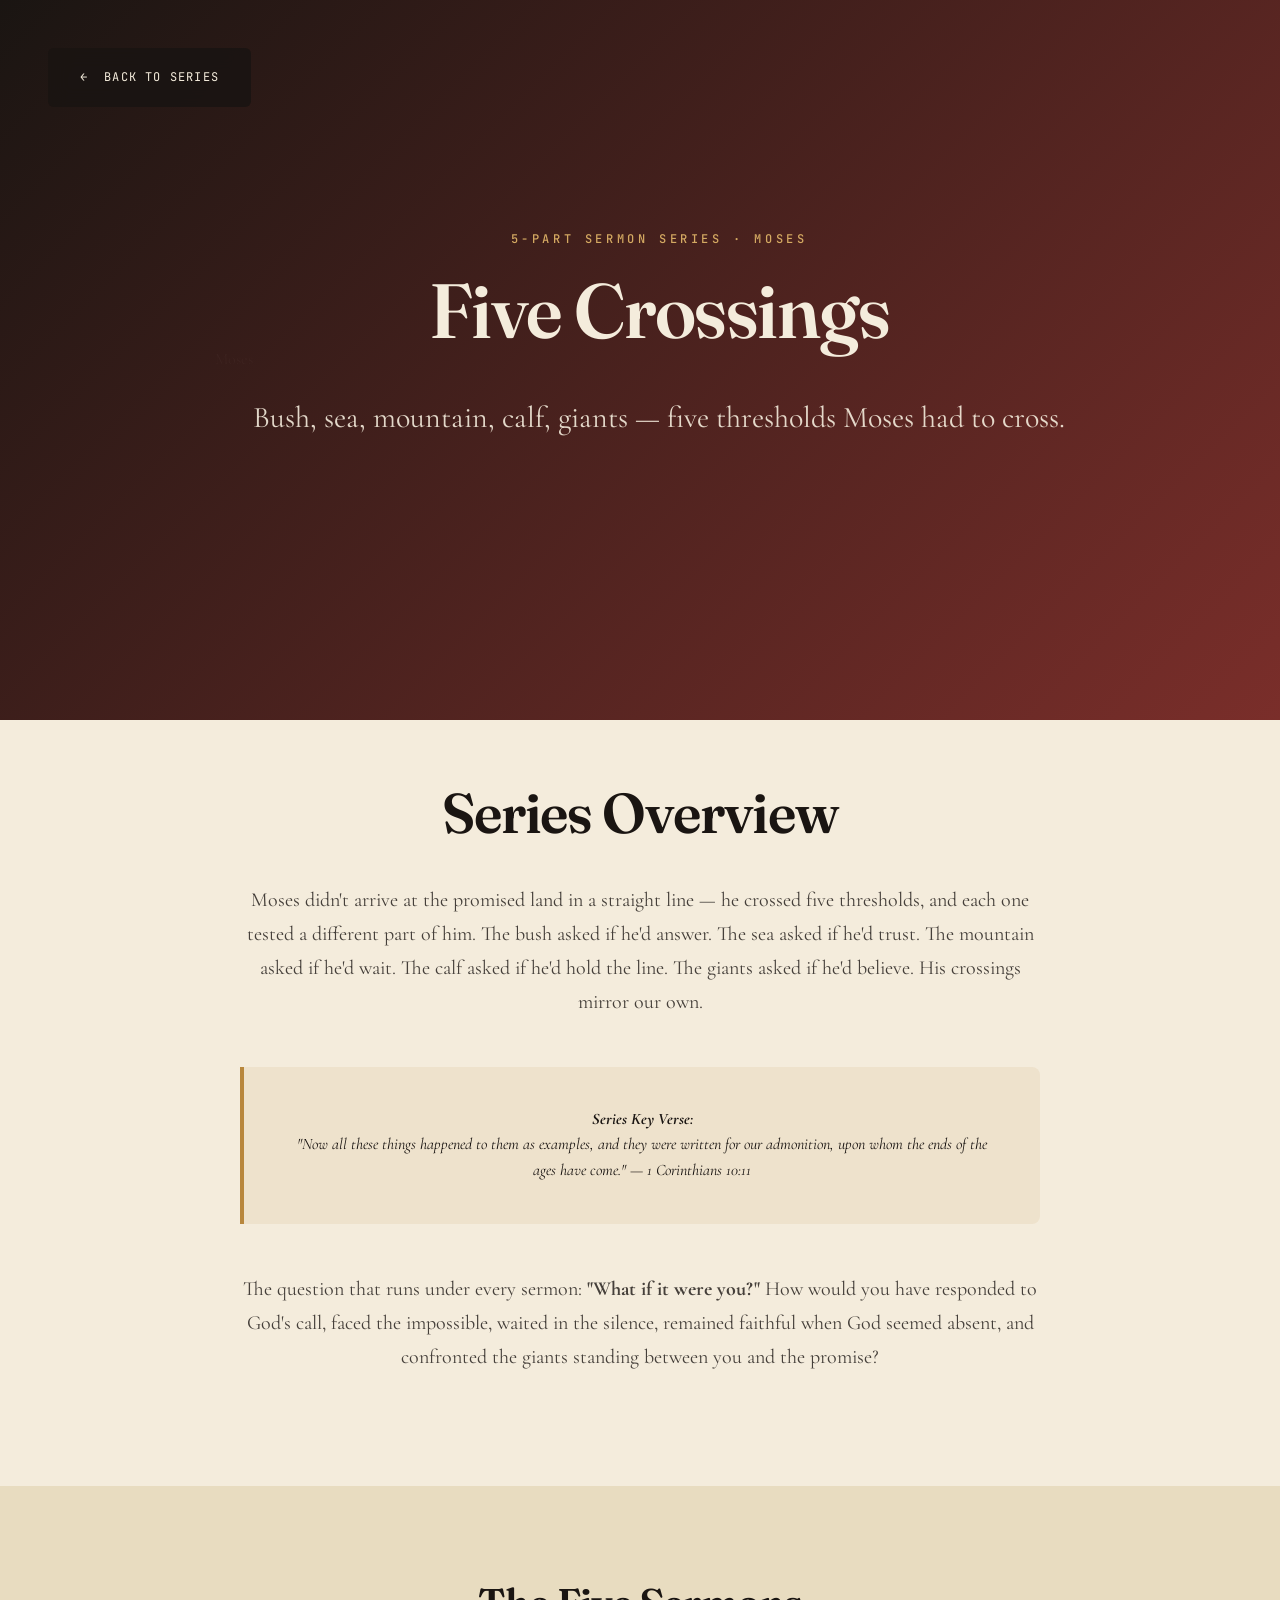
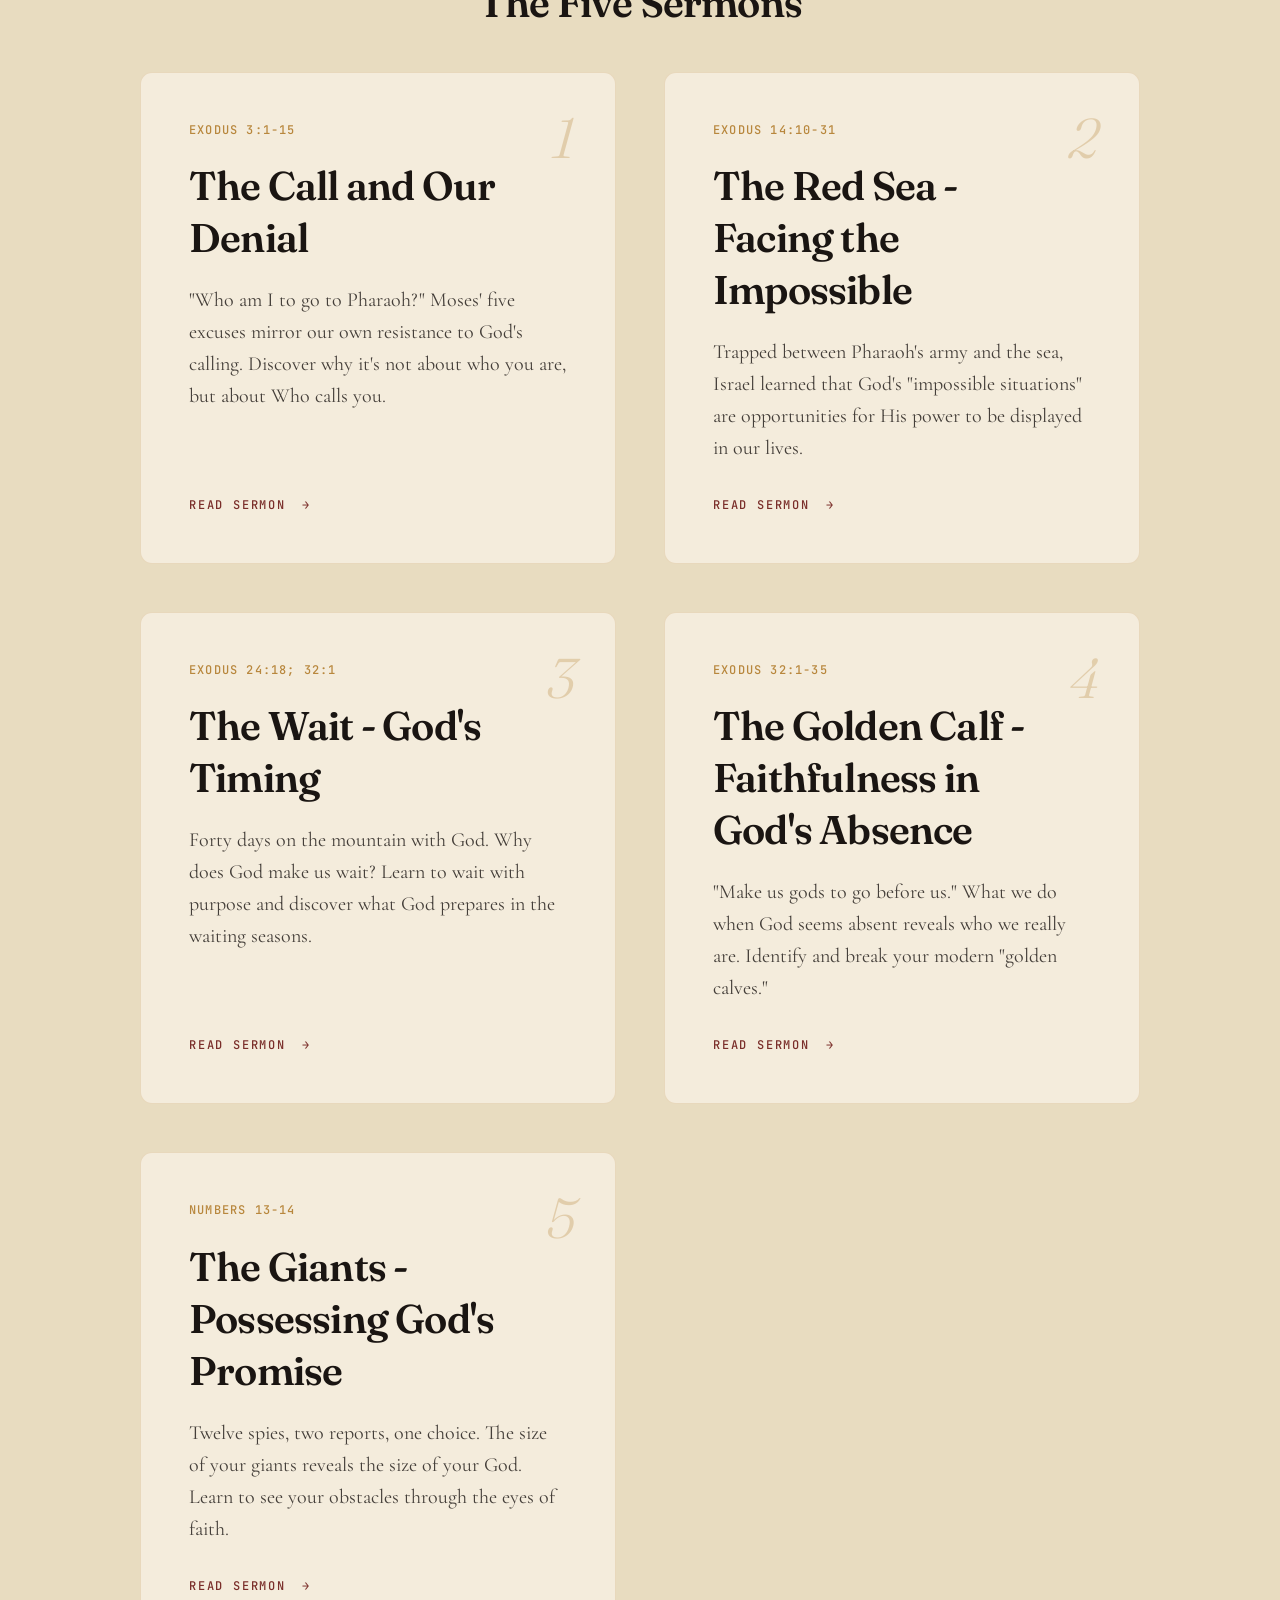
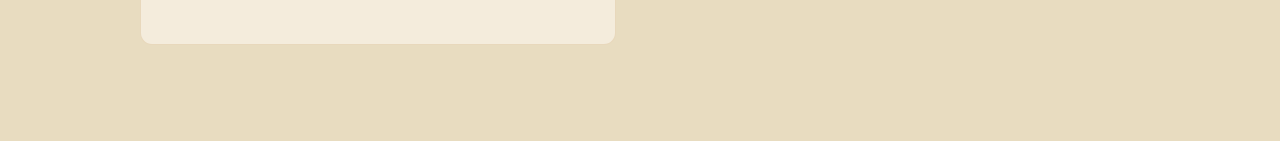
==== series/five-crossings.html @ 00cfbc64 "up" ====
<!DOCTYPE html>
<html lang="en">
<head>
<meta charset="UTF-8" />
<meta name="viewport" content="width=device-width, initial-scale=1.0" />
<title>Five Crossings — Moses Series</title>
<meta name="description" content="Five thresholds Moses had to cross — bush, sea, mountain, calf, giants — and the question each one still asks of us. A 5-part sermon series.">

<!-- Open Graph -->
<meta property="og:type" content="article">
<meta property="og:title" content="Five Crossings — Moses Series">
<meta property="og:description" content="Five thresholds Moses had to cross. A 5-part sermon series on Moses' decisive moments and what they ask of us.">

<!-- Base Styles -->
<link rel="stylesheet" href="../assets/css/base.css">

<!-- Series specific styles -->
<style>
  .series-hero {
    min-height: 80vh;
    background: linear-gradient(135deg, var(--ink) 0%, var(--crimson) 100%);
    color: var(--parchment);
    display: flex;
    align-items: center;
    justify-content: center;
    position: relative;
    overflow: hidden;
    padding: var(--space-xl) var(--space-md);
  }

  .series-hero-content {
    text-align: center;
    z-index: 1;
    max-width: 900px;
  }

  .series-meta {
    font-family: var(--mono);
    font-size: var(--text-xs);
    letter-spacing: 0.3em;
    text-transform: uppercase;
    color: var(--gold-light);
    margin-bottom: var(--space-sm);
    font-weight: 500;
  }

  .series-hero h1 {
    font-family: var(--display);
    font-size: var(--text-3xl);
    font-weight: 600;
    margin-bottom: var(--space-lg);
    line-height: 1.1;
  }

  .series-subtitle {
    font-size: var(--text-lg);
    color: var(--parchment);
    opacity: 0.9;
    margin-bottom: var(--space-xl);
    line-height: 1.6;
  }

  .series-overview {
    background: var(--parchment);
    padding: var(--space-2xl) var(--space-md);
  }

  .overview-content {
    max-width: 800px;
    margin: 0 auto;
    text-align: center;
  }

  .overview-title {
    font-family: var(--display);
    font-size: var(--text-2xl);
    color: var(--ink);
    margin-bottom: var(--space-lg);
    font-weight: 600;
  }

  .overview-text {
    font-size: var(--text-base);
    line-height: 1.7;
    color: var(--ink);
    opacity: 0.8;
    margin-bottom: var(--space-xl);
  }

  .key-verse {
    background: rgba(184, 135, 61, 0.1);
    border-left: 4px solid var(--gold);
    padding: var(--space-lg);
    border-radius: 0 8px 8px 0;
    font-style: italic;
    color: var(--ink);
    margin: var(--space-xl) 0;
  }

  .sermons-section {
    background: var(--parchment-deep);
    padding: var(--space-2xl) var(--space-md);
  }

  .sermons-title {
    font-family: var(--display);
    font-size: var(--text-2xl);
    color: var(--ink);
    text-align: center;
    margin-bottom: var(--space-xl);
    font-weight: 600;
  }

  .sermons-grid {
    display: grid;
    grid-template-columns: 1fr;
    gap: var(--space-lg);
    max-width: 1000px;
    margin: 0 auto;
  }

  .sermon-card {
    background: var(--parchment);
    border: 1px solid rgba(184, 135, 61, 0.2);
    border-radius: 12px;
    padding: var(--space-lg);
    transition: all var(--duration-fast);
    text-decoration: none;
    color: inherit;
    position: relative;
    overflow: hidden;
    display: flex;
    flex-direction: column;
  }

  .sermon-card:hover {
    transform: translateY(-2px);
    box-shadow: 0 8px 32px rgba(26, 21, 18, 0.15);
    border-color: var(--gold);
  }

  .sermon-number {
    font-family: var(--display);
    font-size: var(--text-3xl);
    font-weight: 300;
    color: var(--gold);
    opacity: 0.3;
    position: absolute;
    top: var(--space-sm);
    right: var(--space-lg);
    font-style: italic;
  }

  .sermon-card h3 {
    font-family: var(--display);
    font-size: var(--text-xl);
    color: var(--ink);
    margin-bottom: var(--space-sm);
    font-weight: 600;
    line-height: 1.3;
    padding-right: var(--space-2xl);
  }

  .sermon-passage {
    font-family: var(--mono);
    font-size: var(--text-xs);
    color: var(--gold);
    text-transform: uppercase;
    letter-spacing: 0.1em;
    margin-bottom: var(--space-sm);
    font-weight: 500;
  }

  .sermon-description {
    font-size: var(--text-sm);
    color: var(--ink);
    opacity: 0.8;
    line-height: 1.6;
    margin-bottom: var(--space-md);
    flex-grow: 1;
  }

  .sermon-cta {
    font-family: var(--mono);
    font-size: var(--text-xs);
    color: var(--crimson);
    text-transform: uppercase;
    letter-spacing: 0.15em;
    font-weight: 500;
    display: flex;
    align-items: center;
    gap: var(--space-xs);
  }

  .sermon-cta::after {
    content: '→';
    transition: transform var(--duration-fast);
  }

  .sermon-card:hover .sermon-cta::after {
    transform: translateX(4px);
  }

  .back-nav {
    position: fixed;
    top: 2rem;
    left: 2rem;
    z-index: 1000;
  }

  .back-button {
    background: rgba(26, 21, 18, 0.9);
    color: var(--parchment);
    border: none;
    padding: var(--space-sm) var(--space-md);
    border-radius: 6px;
    font-family: var(--mono);
    font-size: var(--text-xs);
    text-transform: uppercase;
    letter-spacing: 0.1em;
    text-decoration: none;
    display: flex;
    align-items: center;
    gap: var(--space-xs);
    transition: all var(--duration-fast);
    backdrop-filter: blur(10px);
  }

  .back-button:hover {
    background: var(--gold);
    color: var(--ink);
    transform: translateX(-2px);
  }

  .back-button::before {
    content: '←';
  }

  /* Tablet styles */
  @media (min-width: 768px) {
    .series-hero h1 {
      font-size: var(--text-4xl);
    }

    .series-subtitle {
      font-size: var(--text-xl);
    }

    .overview-title {
      font-size: var(--text-3xl);
    }

    .sermons-grid {
      grid-template-columns: repeat(auto-fit, minmax(450px, 1fr));
      gap: var(--space-xl);
    }

    .sermon-card {
      padding: var(--space-xl);
    }

    .sermon-card h3 {
      font-size: var(--text-2xl);
    }

    .sermon-description {
      font-size: var(--text-base);
    }
  }

  /* Desktop styles */
  @media (min-width: 1200px) {
    .series-hero h1 {
      font-size: clamp(3rem, 6vw, 5rem);
    }

    .sermons-section {
      padding: var(--space-3xl) var(--space-xl);
    }

    .back-nav {
      top: 3rem;
      left: 3rem;
    }
  }
</style>
</head>
<body>
  <!-- Back Navigation -->
  <nav class="back-nav">
    <a href="../index.html" class="back-button">Back to Series</a>
  </nav>

  <!-- Series Hero -->
  <section class="series-hero">
    <div class="bg-word" style="color: rgba(244, 236, 220, 0.03);">Moses</div>
    
    <div class="series-hero-content">
      <div class="series-meta">5-Part Sermon Series · Moses</div>
      <h1>Five Crossings</h1>
      <p class="series-subtitle">
        Bush, sea, mountain, calf, giants — five thresholds Moses had to cross.
      </p>
    </div>
  </section>

  <!-- Series Overview -->
  <section class="series-overview">
    <div class="overview-content">
      <h2 class="overview-title">Series Overview</h2>
      <p class="overview-text">
        Moses didn't arrive at the promised land in a straight line — he crossed five thresholds, and each one tested
        a different part of him. The bush asked if he'd answer. The sea asked if he'd trust. The mountain asked if he'd wait.
        The calf asked if he'd hold the line. The giants asked if he'd believe. His crossings mirror our own.
      </p>

      <div class="key-verse">
        <p><strong>Series Key Verse:</strong></p>
        <p>"Now all these things happened to them as examples, and they were written for our admonition,
        upon whom the ends of the ages have come." — 1 Corinthians 10:11</p>
      </div>

      <p class="overview-text">
        The question that runs under every sermon: <strong>"What if it were you?"</strong> How would you have
        responded to God's call, faced the impossible, waited in the silence, remained faithful when God seemed absent,
        and confronted the giants standing between you and the promise?
      </p>
    </div>
  </section>

  <!-- Sermons Section -->
  <section class="sermons-section">
    <h2 class="sermons-title">The Five Sermons</h2>
    
    <div class="sermons-grid">
      <!-- Sermon 1 -->
      <a href="../sermons/moses-1-the-call.html" class="sermon-card">
        <div class="sermon-number">1</div>
        <div class="sermon-passage">Exodus 3:1-15</div>
        <h3>The Call and Our Denial</h3>
        <p class="sermon-description">
          "Who am I to go to Pharaoh?" Moses' five excuses mirror our own resistance to God's calling. 
          Discover why it's not about who you are, but about Who calls you.
        </p>
        <div class="sermon-cta">Read Sermon</div>
      </a>

      <!-- Sermon 2 -->
      <a href="../sermons/moses-2-red-sea.html" class="sermon-card">
        <div class="sermon-number">2</div>
        <div class="sermon-passage">Exodus 14:10-31</div>
        <h3>The Red Sea - Facing the Impossible</h3>
        <p class="sermon-description">
          Trapped between Pharaoh's army and the sea, Israel learned that God's "impossible situations" 
          are opportunities for His power to be displayed in our lives.
        </p>
        <div class="sermon-cta">Read Sermon</div>
      </a>

      <!-- Sermon 3 -->
      <a href="../sermons/moses-3-the-wait.html" class="sermon-card">
        <div class="sermon-number">3</div>
        <div class="sermon-passage">Exodus 24:18; 32:1</div>
        <h3>The Wait - God's Timing</h3>
        <p class="sermon-description">
          Forty days on the mountain with God. Why does God make us wait? Learn to wait with purpose 
          and discover what God prepares in the waiting seasons.
        </p>
        <div class="sermon-cta">Read Sermon</div>
      </a>

      <!-- Sermon 4 -->
      <a href="../sermons/moses-4-golden-calf.html" class="sermon-card">
        <div class="sermon-number">4</div>
        <div class="sermon-passage">Exodus 32:1-35</div>
        <h3>The Golden Calf - Faithfulness in God's Absence</h3>
        <p class="sermon-description">
          "Make us gods to go before us." What we do when God seems absent reveals who we really are. 
          Identify and break your modern "golden calves."
        </p>
        <div class="sermon-cta">Read Sermon</div>
      </a>

      <!-- Sermon 5 -->
      <a href="../sermons/moses-5-giants.html" class="sermon-card">
        <div class="sermon-number">5</div>
        <div class="sermon-passage">Numbers 13-14</div>
        <h3>The Giants - Possessing God's Promise</h3>
        <p class="sermon-description">
          Twelve spies, two reports, one choice. The size of your giants reveals the size of your God. 
          Learn to see your obstacles through the eyes of faith.
        </p>
        <div class="sermon-cta">Read Sermon</div>
      </a>
    </div>
  </section>

  <script>
    // Staggered animation for sermon cards
    document.addEventListener('DOMContentLoaded', function() {
      const cards = document.querySelectorAll('.sermon-card');
      
      const observer = new IntersectionObserver((entries) => {
        entries.forEach((entry, index) => {
          if (entry.isIntersecting) {
            setTimeout(() => {
              entry.target.style.opacity = '1';
              entry.target.style.transform = 'translateY(0)';
            }, index * 150);
          }
        });
      });

      cards.forEach(card => {
        card.style.opacity = '0';
        card.style.transform = 'translateY(20px)';
        card.style.transition = 'all 0.6s ease';
        observer.observe(card);
      });
    });
  </script>
</body>
</html>
---- assets/css/base.css ----
/* ===================================================================== */
/* ESTUDOS BÍBLICOS - DESIGN SYSTEM                                     */
/* Base stylesheet for biblical studies presentations                    */
/* ===================================================================== */

@import url('https://fonts.googleapis.com/css2?family=Cormorant+Garamond:ital,wght@0,300;0,400;0,500;0,600;0,700;1,400;1,500&family=Fraunces:ital,opsz,wght@0,9..144,300;0,9..144,400;0,9..144,600;0,9..144,800;1,9..144,400&family=JetBrains+Mono:wght@400;500&display=swap');

/* ===== CSS Variables (Design Tokens) ===== */
:root {
  /* Colors */
  --ink: #1a1512;
  --parchment: #f4ecdc;
  --parchment-deep: #e8dcc0;
  --gold: #b8873d;
  --gold-light: #d4a962;
  --crimson: #7a2e2a;
  --sea: #2d4a5c;
  --shadow: rgba(26, 21, 18, 0.15);
  
  /* Typography */
  --display: 'Fraunces', serif;
  --body: 'Cormorant Garamond', serif;
  --mono: 'JetBrains Mono', monospace;
  
  /* Mobile Spacing - Compact */
  --space-xs: 0.5rem;
  --space-sm: 0.75rem;
  --space-md: 1rem;
  --space-lg: 1.25rem;
  --space-xl: 1.5rem;
  --space-2xl: 2rem;
  --space-3xl: 2.5rem;

  /* Typography Sizes */
  --text-xs: 0.75rem;
  --text-sm: 0.875rem;
  --text-base: 1rem;
  --text-lg: 1.125rem;
  --text-xl: 1.25rem;
  --text-2xl: 1.5rem;
  --text-3xl: 1.875rem;
  --text-4xl: 2.25rem;

  /* Animations */
  --ease-out: cubic-bezier(.2,.7,.2,1);
  --duration-fast: 0.2s;
  --duration-normal: 0.7s;
  --duration-slow: 1.4s;
}

/* ===== Reset & Base ===== */
* { margin: 0; padding: 0; box-sizing: border-box; }

html, body {
  height: 100%;
  font-family: var(--body);
  color: var(--ink);
  -webkit-font-smoothing: antialiased;
  line-height: 1.6;
}

/* ===== Typography ===== */
.eyebrow {
  font-family: var(--mono);
  font-size: 0.75rem;
  letter-spacing: 0.25em;
  text-transform: uppercase;
  color: var(--gold);
  margin-bottom: var(--space-md);
  display: flex;
  align-items: center;
  gap: var(--space-sm);
}
.eyebrow::after {
  content: '';
  flex: 1;
  height: 1px;
  background: currentColor;
  opacity: 0.4;
  max-width: 120px;
}

h1, h2, h3, h4, h5, h6 { 
  font-family: var(--display); 
  font-weight: 400; 
  line-height: 1.05; 
  letter-spacing: -0.02em; 
}

h1 { font-size: var(--text-4xl); }
h2 { font-size: var(--text-3xl); }
h3 { font-size: var(--text-2xl); font-weight: 500; }
h4 { font-size: var(--text-xl); font-weight: 500; }
h5 { font-size: var(--text-lg); font-weight: 600; }
h6 { font-size: var(--text-base); font-weight: 600; }

.lede {
  font-size: var(--text-lg);
  line-height: 1.5;
  max-width: 50ch;
  color: #3a332c;
}

.body-text {
  font-size: var(--text-base);
  line-height: 1.6;
  color: #3a332c;
}

em.accent { 
  font-style: italic; 
  color: var(--crimson); 
  font-family: var(--display); 
}

/* ===== Textura de papel ===== */
.grain {
  position: fixed; 
  inset: 0; 
  pointer-events: none; 
  z-index: 999;
  opacity: 0.15; 
  mix-blend-mode: multiply;
  background-image: url("data:image/svg+xml,%3Csvg viewBox='0 0 200 200' xmlns='http://www.w3.org/2000/svg'%3E%3Cfilter id='n'%3E%3CfeTurbulence type='fractalNoise' baseFrequency='0.9' numOctaves='3'/%3E%3C/filter%3E%3Crect width='100%25' height='100%25' filter='url(%23n)' opacity='0.6'/%3E%3C/svg%3E");
}

/* ===== Layout Components ===== */
.container {
  width: 100%;
  max-width: 1100px;
  margin: 0 auto;
  padding: 0 var(--space-lg);
}

.section-padding {
  padding: var(--space-2xl) 0;
}

.corner-mark {
  position: absolute;
  font-family: var(--mono);
  font-size: 0.7rem;
  letter-spacing: 0.2em;
  color: var(--ink);
  opacity: 0.4;
  text-transform: uppercase;
}
.corner-mark.tl { top: var(--space-lg); left: var(--space-lg); }
.corner-mark.br { bottom: var(--space-lg); right: var(--space-lg); }

/* ===== Slide System (para apresentações) ===== */
.deck {
  position: relative;
  width: 100vw;
  height: 100vh;
  overflow: hidden;
}

.slide {
  position: absolute;
  inset: 0;
  display: flex;
  align-items: center;
  justify-content: center;
  padding: var(--space-lg) var(--space-md);
  font-size: var(--text-sm);
  opacity: 0;
  visibility: hidden;
  transform: translateY(20px);
  transition: opacity var(--duration-normal) var(--ease-out), 
              transform var(--duration-normal) var(--ease-out), 
              visibility 0s linear var(--duration-normal);
  background: var(--parchment);
  overflow-y: auto;
}

.slide.active {
  opacity: 1;
  visibility: visible;
  transform: translateY(0);
  transition: opacity var(--duration-normal) var(--ease-out), 
              transform var(--duration-normal) var(--ease-out), 
              visibility 0s linear 0s;
  z-index: 2;
}

.slide-inner {
  width: 100%;
  max-width: 1100px;
  position: relative;
}

/* ===== Theme Variants ===== */
.theme-dark {
  background: var(--ink);
  color: var(--parchment);
}

.theme-dark .corner-mark { color: var(--parchment); }

.theme-opener {
  background: linear-gradient(135deg, var(--parchment) 0%, var(--parchment-deep) 100%);
}

.theme-deep {
  background: var(--parchment-deep);
}

/* ===== Navigation ===== */
.nav {
  position: fixed;
  bottom: var(--space-md);
  left: 50%;
  transform: translateX(-50%);
  z-index: 1000;
  display: none;
  align-items: center;
  gap: var(--space-sm);
  padding: var(--space-xs) var(--space-sm);
  background: rgba(26, 21, 18, 0.85);
  backdrop-filter: blur(10px);
  border-radius: 100px;
  border: 1px solid rgba(212, 169, 98, 0.2);
}

.nav button {
  background: none;
  border: none;
  color: var(--parchment);
  font-family: var(--mono);
  font-size: var(--text-xs);
  cursor: pointer;
  padding: 0.75rem 1rem;
  min-height: 44px;
  min-width: 44px;
  letter-spacing: 0.1em;
  transition: color var(--duration-fast);
  text-transform: uppercase;
}

.nav button:hover { 
  color: var(--gold-light); 
}

.nav .counter {
  font-family: var(--mono);
  font-size: 0.75rem;
  color: var(--gold-light);
  letter-spacing: 0.15em;
  min-width: 60px;
  text-align: center;
}

/* ===== Progress Dots ===== */
.progress-dots {
  position: fixed;
  top: auto;
  bottom: 5rem;
  left: 50%;
  right: auto;
  transform: translateX(-50%);
  z-index: 1000;
  display: flex;
  gap: 6px;
  padding: 0.5rem 0.8rem;
  background: rgba(26, 21, 18, 0.6);
  backdrop-filter: blur(6px);
  border-radius: 100px;
}

.progress-dots .dot {
  width: 6px; 
  height: 6px; 
  border-radius: 50%;
  background: rgba(244, 236, 220, 0.3);
  transition: background var(--duration-fast), transform var(--duration-fast);
  cursor: pointer;
}

.progress-dots .dot.active { 
  background: var(--gold-light); 
  transform: scale(1.5); 
}

/* ===== Animations ===== */
.slide.active .anim-1 { animation: rise var(--duration-normal) var(--ease-out) 0.1s both; }
.slide.active .anim-2 { animation: rise var(--duration-normal) var(--ease-out) 0.25s both; }
.slide.active .anim-3 { animation: rise var(--duration-normal) var(--ease-out) 0.4s both; }
.slide.active .anim-4 { animation: rise var(--duration-normal) var(--ease-out) 0.55s both; }
.slide.active .anim-5 { animation: rise var(--duration-normal) var(--ease-out) 0.7s both; }
.slide.active .anim-6 { animation: rise var(--duration-normal) var(--ease-out) 0.85s both; }

@keyframes rise {
  from { opacity: 0; transform: translateY(30px); }
  to { opacity: 1; transform: translateY(0); }
}

.slide.active .fade-in { animation: fade var(--duration-slow) ease-out 0.3s both; }
@keyframes fade { 
  from { opacity: 0; } 
  to { opacity: 1; } 
}

/* ===== Mobile-First Responsive ===== */

/* Mobile base styles já definidos acima */

/* Tablet: 768px+ */
@media (min-width: 768px) {
  :root {
    --space-xs: 0.75rem;
    --space-sm: 1rem;
    --space-md: 1.5rem;
    --space-lg: 2rem;
    --space-xl: 2.5rem;
    --space-2xl: 3rem;
    --space-3xl: 4rem;

    --text-base: 1.125rem;
    --text-lg: 1.25rem;
    --text-xl: 1.5rem;
    --text-2xl: 2rem;
    --text-3xl: 2.5rem;
    --text-4xl: 3.5rem;
  }

  .slide {
    padding: var(--space-xl) var(--space-lg);
    font-size: var(--text-base);
  }

  .slide h1 { font-size: var(--text-3xl); }
  .slide h2 { font-size: var(--text-2xl); }

  .studies-grid {
    grid-template-columns: repeat(auto-fit, minmax(350px, 1fr));
    gap: var(--space-xl);
    padding: var(--space-2xl) var(--space-lg);
  }

  .progress-dots {
    top: var(--space-md);
    bottom: auto;
    left: auto;
    right: var(--space-md);
    transform: none;
  }

  .nav {
    display: flex;
  }
}

/* Desktop: 1200px+ */
@media (min-width: 1200px) {
  :root {
    --space-xs: 1rem;
    --space-sm: 1.25rem;
    --space-md: 2rem;
    --space-lg: 2.5rem;
    --space-xl: 3rem;
    --space-2xl: 4rem;
    --space-3xl: 6rem;

    --text-base: 1.25rem;
    --text-lg: 1.5rem;
    --text-xl: 1.875rem;
    --text-2xl: 2.5rem;
    --text-3xl: 3.5rem;
    --text-4xl: 5rem;
  }

  .slide {
    padding: var(--space-2xl) var(--space-xl);
    font-size: var(--text-lg);
  }

  .slide h1 { font-size: var(--text-4xl); }
  .slide h2 { font-size: var(--text-3xl); }

  .studies-grid {
    grid-template-columns: repeat(auto-fit, minmax(400px, 1fr));
    gap: var(--space-2xl);
    padding: var(--space-3xl) var(--space-xl);
  }
}

/* ===== Menu Principal ===== */
.menu-hero {
  min-height: 100vh;
  background: var(--ink);
  color: var(--parchment);
  display: flex;
  align-items: center;
  justify-content: center;
  position: relative;
  overflow: hidden;
}

.menu-hero .bg-word {
  position: absolute;
  font-family: var(--display);
  font-style: italic;
  font-weight: 300;
  font-size: clamp(6rem, 30vw, 35rem);
  color: var(--parchment);
  opacity: 0.04;
  top: 50%;
  left: 50%;
  transform: translate(-50%, -50%);
  pointer-events: none;
  line-height: 0.8;
  letter-spacing: -0.05em;
  user-select: none;
  max-width: 100vw;
  overflow: hidden;
  white-space: nowrap;
}

.studies-grid {
  display: grid;
  grid-template-columns: repeat(auto-fit, minmax(350px, 1fr));
  gap: var(--space-xl);
  padding: var(--space-2xl) 0;
}

.study-card {
  background: var(--parchment);
  border: 1px solid var(--parchment-deep);
  border-radius: 8px;
  padding: var(--space-xl);
  transition: transform var(--duration-fast), box-shadow var(--duration-fast);
  text-decoration: none;
  color: inherit;
  position: relative;
  overflow: hidden;
}

.study-card:hover {
  transform: translateY(-4px);
  box-shadow: 0 10px 40px var(--shadow);
}

.study-card::before {
  content: '';
  position: absolute;
  top: 0;
  left: 0;
  right: 0;
  height: 3px;
  background: linear-gradient(90deg, var(--gold), var(--gold-light));
}

.study-meta {
  font-family: var(--mono);
  font-size: 0.75rem;
  letter-spacing: 0.2em;
  text-transform: uppercase;
  color: var(--gold);
  margin-bottom: var(--space-sm);
}

.study-card h3 {
  font-size: 1.8rem;
  margin-bottom: var(--space-sm);
  font-weight: 600;
}

.study-description {
  color: #3a332c;
  margin-bottom: var(--space-md);
  line-height: 1.6;
}

.study-cta {
  font-family: var(--mono);
  font-size: 0.8rem;
  letter-spacing: 0.15em;
  text-transform: uppercase;
  color: var(--crimson);
  font-weight: 500;
}
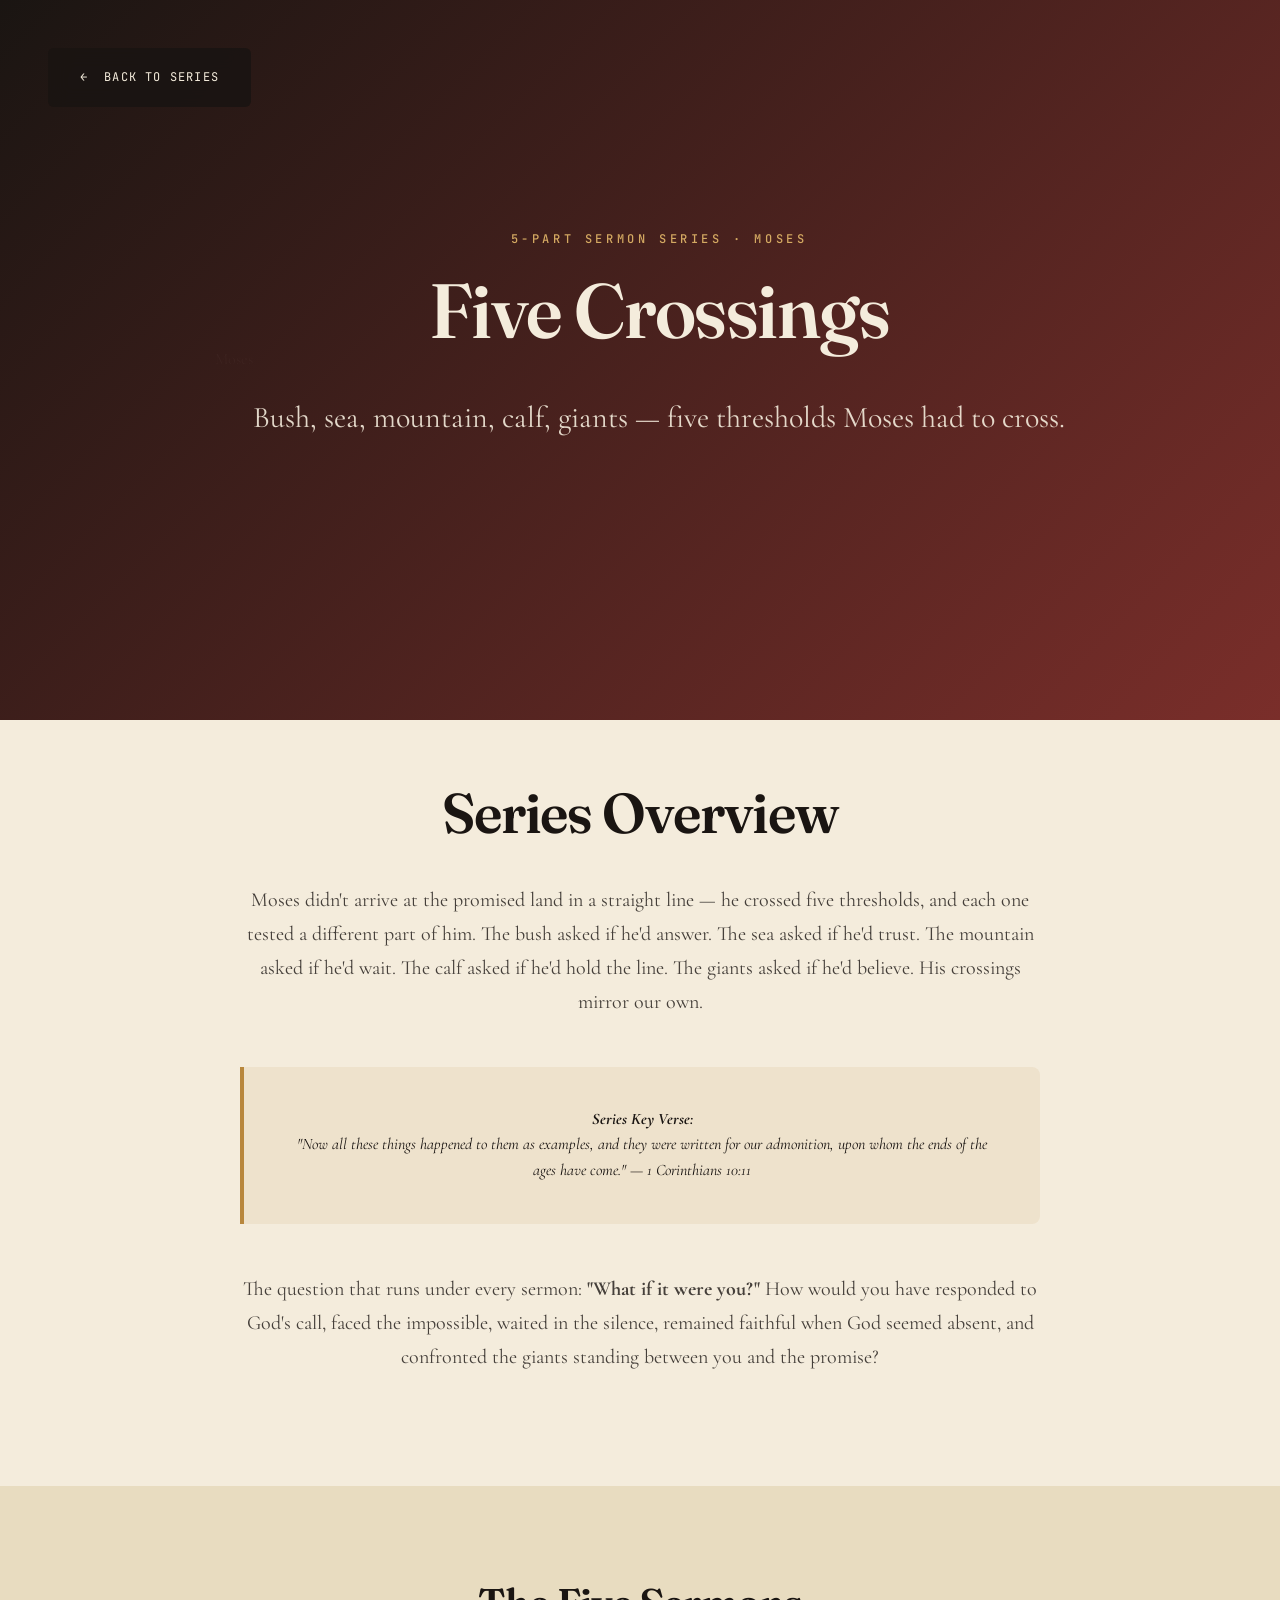
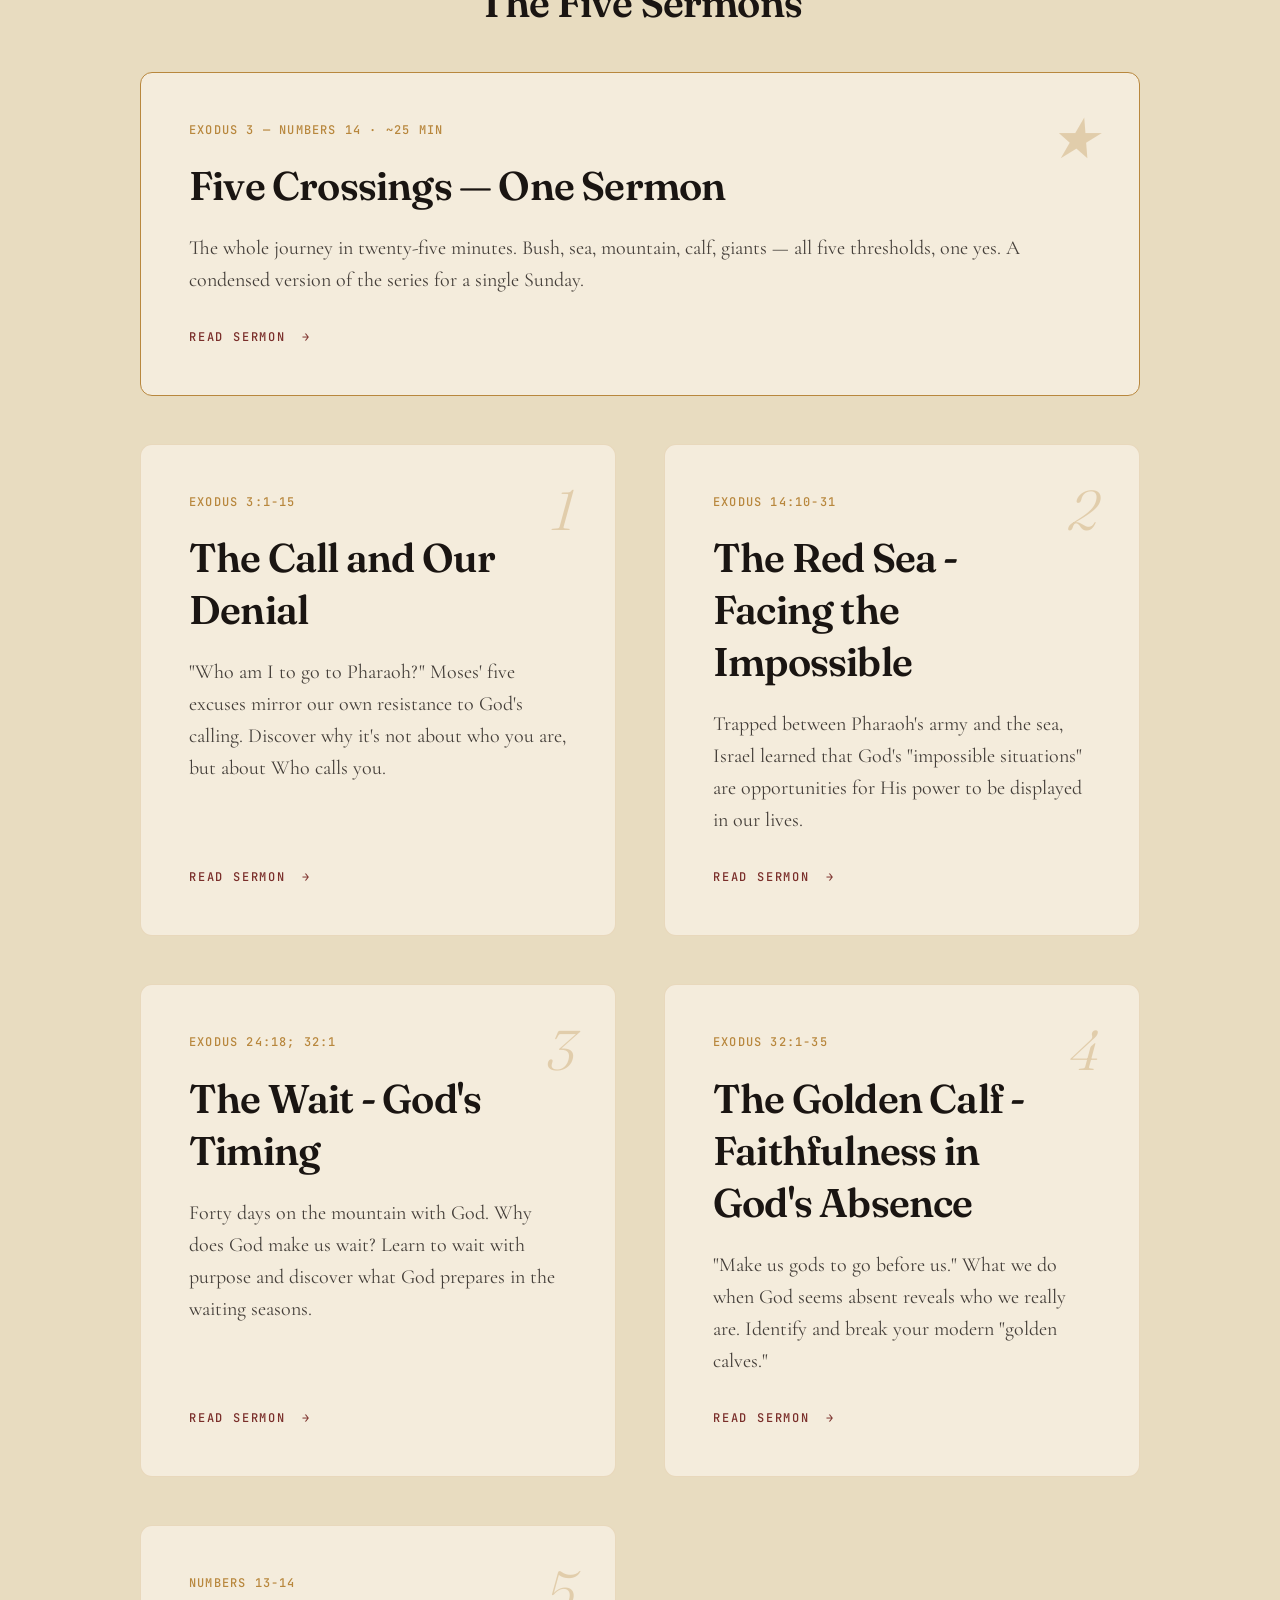
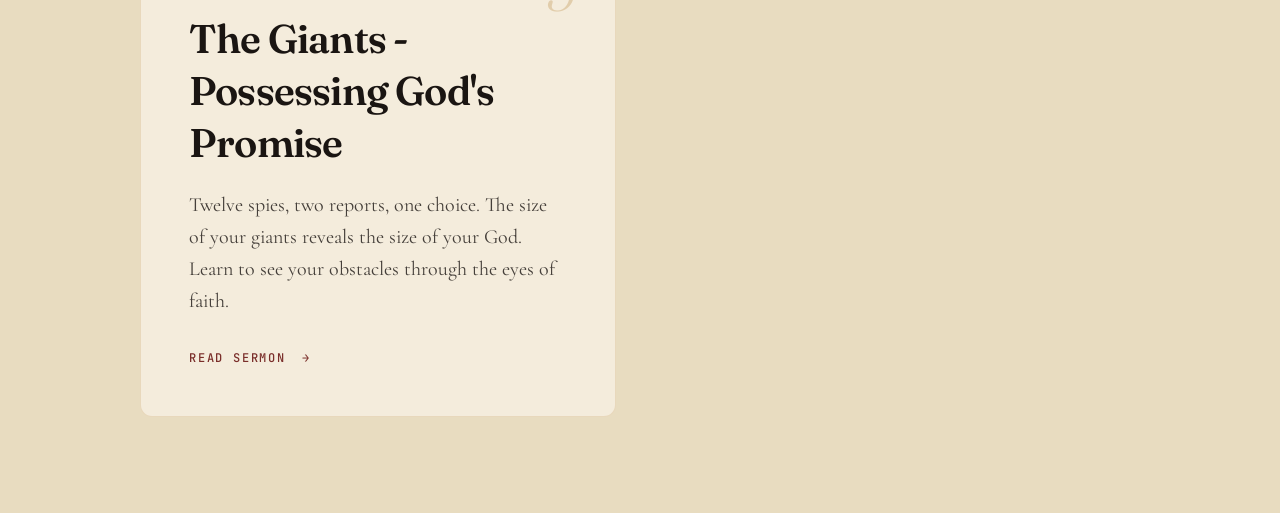
==== commit d65025df: "up" ====
--- a/series/five-crossings.html
+++ b/series/five-crossings.html
@@ -331,8 +331,20 @@
   <!-- Sermons Section -->
   <section class="sermons-section">
     <h2 class="sermons-title">The Five Sermons</h2>
-    
+
     <div class="sermons-grid">
+      <!-- Condensed: all five in one sermon -->
+      <a href="../sermons/five-crossings-one-sermon.html" class="sermon-card" style="grid-column: 1 / -1; border-color: var(--gold);">
+        <div class="sermon-number">★</div>
+        <div class="sermon-passage">Exodus 3 — Numbers 14 · ~25 min</div>
+        <h3>Five Crossings — One Sermon</h3>
+        <p class="sermon-description">
+          The whole journey in twenty-five minutes. Bush, sea, mountain, calf, giants — all five thresholds,
+          one yes. A condensed version of the series for a single Sunday.
+        </p>
+        <div class="sermon-cta">Read Sermon</div>
+      </a>
+
       <!-- Sermon 1 -->
       <a href="../sermons/moses-1-the-call.html" class="sermon-card">
         <div class="sermon-number">1</div>
